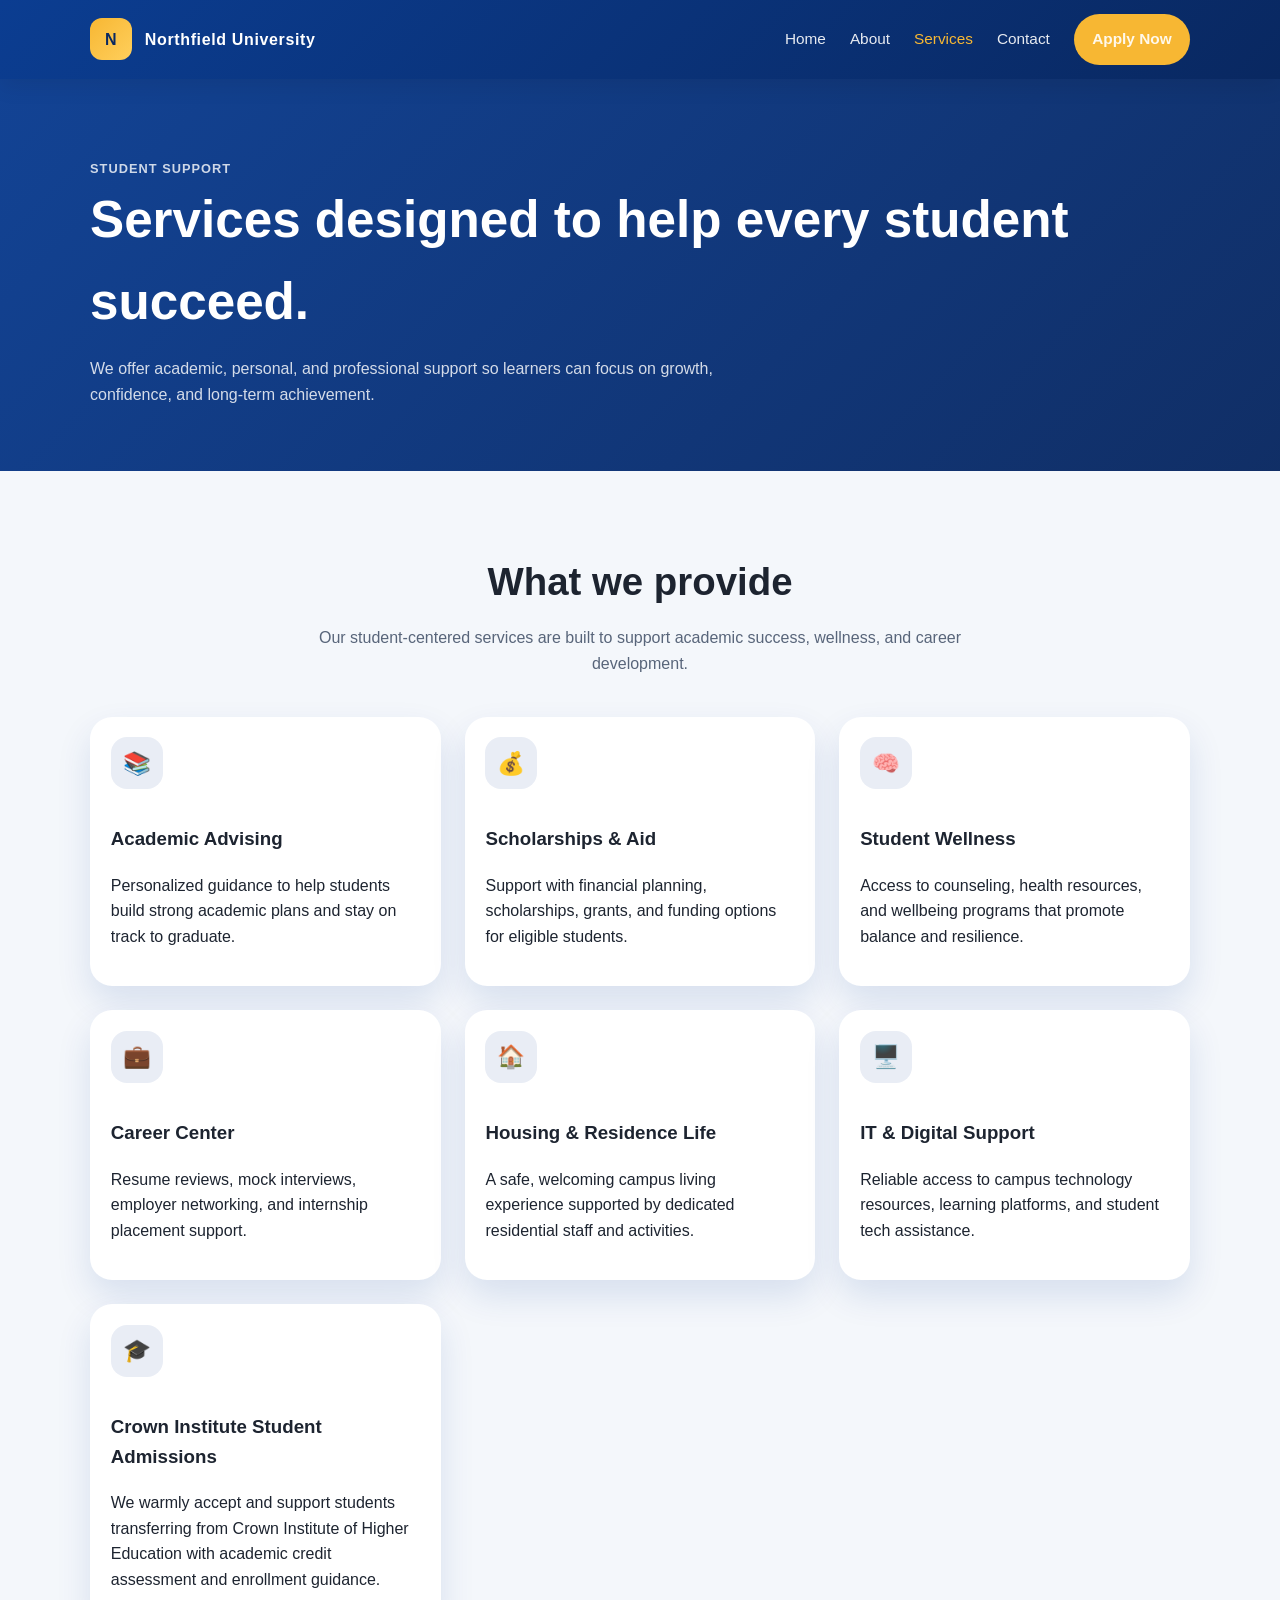
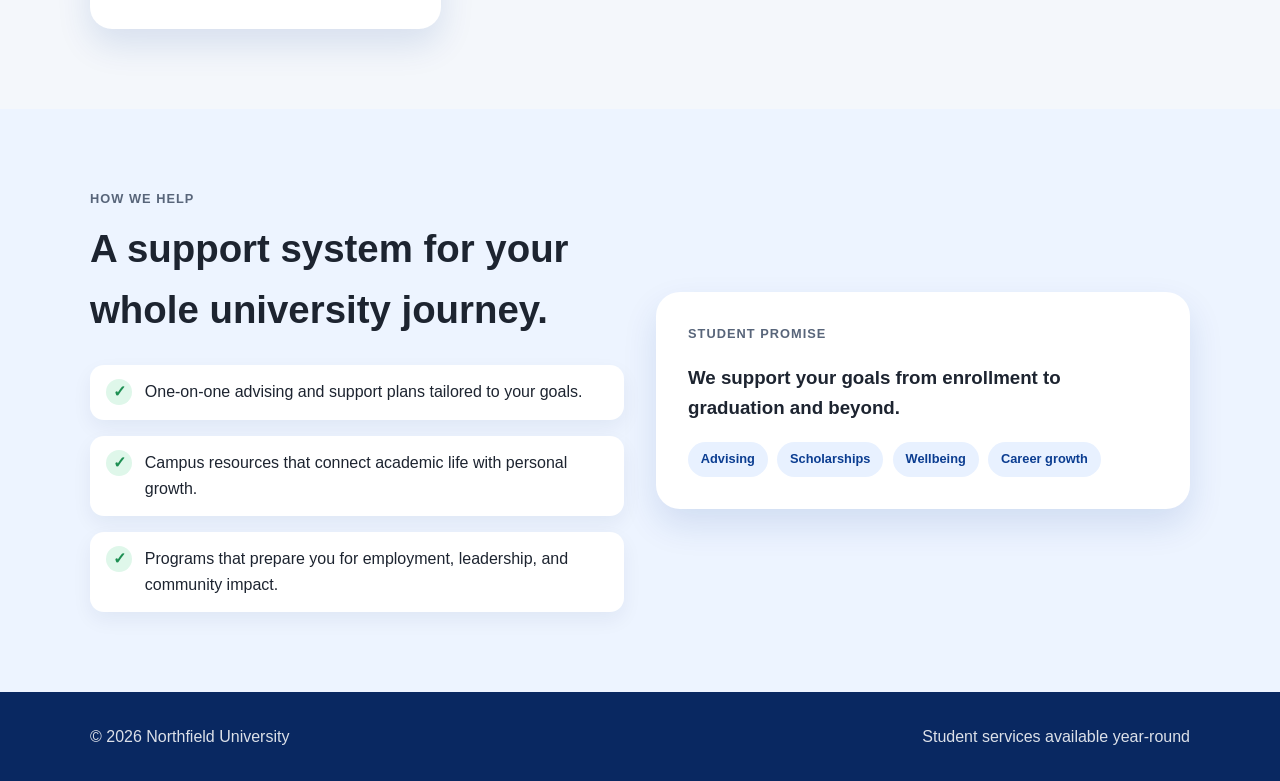
==== services.html @ 92178af0 "first design of four webpages" ====
<!DOCTYPE html>
<html lang="en">
  <head>
    <meta charset="UTF-8" />
    <meta name="viewport" content="width=device-width, initial-scale=1.0" />
    <title>Services | Northfield University</title>
    <meta name="description" content="Explore student services, advising, support programs, and career resources at Northfield University." />
    <link rel="stylesheet" href="style.css" />
  </head>
  <body>
    <header class="site-header">
      <div class="container topbar">
        <a href="index.html" class="brand" aria-label="Northfield University home">
          <span class="brand-mark">N</span>
          <span>Northfield University</span>
        </a>

        <nav class="nav-links" aria-label="Main navigation">
          <a href="index.html">Home</a>
          <a href="about.html">About</a>
          <a href="services.html" class="active">Services</a>
          <a href="contact.html">Contact</a>
          <a href="contact.html" class="nav-cta">Apply Now</a>
        </nav>
      </div>
    </header>

    <main>
      <section class="page-hero">
        <div class="container">
          <div class="meta" style="color: rgba(255,255,255,0.8);">Student support</div>
          <h1>Services designed to help every student succeed.</h1>
          <p>
            We offer academic, personal, and professional support so learners can focus on growth,
            confidence, and long-term achievement.
          </p>
        </div>
      </section>

      <section class="section">
        <div class="container">
          <div class="section-header">
            <h2>What we provide</h2>
            <p>Our student-centered services are built to support academic success, wellness, and career development.</p>
          </div>

          <div class="service-grid">
            <article class="service-item">
              <div class="service-body">
                <div class="icon-badge">📚</div>
                <h3>Academic Advising</h3>
                <p>Personalized guidance to help students build strong academic plans and stay on track to graduate.</p>
              </div>
            </article>

            <article class="service-item">
              <div class="service-body">
                <div class="icon-badge">💰</div>
                <h3>Scholarships & Aid</h3>
                <p>Support with financial planning, scholarships, grants, and funding options for eligible students.</p>
              </div>
            </article>

            <article class="service-item">
              <div class="service-body">
                <div class="icon-badge">🧠</div>
                <h3>Student Wellness</h3>
                <p>Access to counseling, health resources, and wellbeing programs that promote balance and resilience.</p>
              </div>
            </article>

            <article class="service-item">
              <div class="service-body">
                <div class="icon-badge">💼</div>
                <h3>Career Center</h3>
                <p>Resume reviews, mock interviews, employer networking, and internship placement support.</p>
              </div>
            </article>

            <article class="service-item">
              <div class="service-body">
                <div class="icon-badge">🏠</div>
                <h3>Housing & Residence Life</h3>
                <p>A safe, welcoming campus living experience supported by dedicated residential staff and activities.</p>
              </div>
            </article>

            <article class="service-item">
              <div class="service-body">
                <div class="icon-badge">🖥️</div>
                <h3>IT & Digital Support</h3>
                <p>Reliable access to campus technology resources, learning platforms, and student tech assistance.</p>
              </div>
            </article>

            <article class="service-item">
              <div class="service-body">
                <div class="icon-badge">🎓</div>
                <h3>Crown Institute Student Admissions</h3>
                <p>We warmly accept and support students transferring from Crown Institute of Higher Education with academic credit assessment and enrollment guidance.</p>
              </div>
            </article>
          </div>
        </div>
      </section>

      <section class="section" style="background: #edf4ff;">
        <div class="container split">
          <div>
            <div class="meta">How we help</div>
            <h2 style="margin: 0.5rem 0 1rem; font-size: clamp(2rem, 3vw, 2.8rem);">A support system for your whole university journey.</h2>
            <ul class="feature-list">
              <li><span class="check">✓</span><span>One-on-one advising and support plans tailored to your goals.</span></li>
              <li><span class="check">✓</span><span>Campus resources that connect academic life with personal growth.</span></li>
              <li><span class="check">✓</span><span>Programs that prepare you for employment, leadership, and community impact.</span></li>
            </ul>
          </div>

          <div class="highlight-box">
            <div class="meta">Student promise</div>
            <h3>We support your goals from enrollment to graduation and beyond.</h3>
            <div class="pill-row">
              <span class="pill">Advising</span>
              <span class="pill">Scholarships</span>
              <span class="pill">Wellbeing</span>
              <span class="pill">Career growth</span>
            </div>
          </div>
        </div>
      </section>
    </main>

    <footer class="site-footer">
      <div class="container footer-inner">
        <div>© 2026 Northfield University</div>
        <div>Student services available year-round</div>
      </div>
    </footer>
  </body>
</html>
---- style.css ----
:root {
  --primary: #0b3d91;
  --primary-dark: #092861;
  --secondary: #f7b733;
  --accent: #e8f1ff;
  --text: #1d2430;
  --muted: #58657a;
  --light: #f4f7fb;
  --white: #ffffff;
  --shadow: 0 16px 35px rgba(11, 61, 145, 0.12);
}

* {
  box-sizing: border-box;
}

html {
  scroll-behavior: smooth;
}

body {
  margin: 0;
  font-family: Arial, Helvetica, sans-serif;
  background: var(--light);
  color: var(--text);
  line-height: 1.6;
}

a {
  text-decoration: none;
  color: inherit;
}

img {
  max-width: 100%;
  display: block;
}

.container {
  width: min(1100px, 92%);
  margin: 0 auto;
}

.site-header {
  background: linear-gradient(135deg, var(--primary), var(--primary-dark));
  color: var(--white);
  position: sticky;
  top: 0;
  z-index: 10;
  box-shadow: 0 8px 20px rgba(0, 0, 0, 0.08);
}

.topbar {
  display: flex;
  justify-content: space-between;
  align-items: center;
  padding: 0.9rem 0;
}

.brand {
  display: flex;
  align-items: center;
  gap: 0.8rem;
  font-weight: 700;
  letter-spacing: 0.04em;
}

.brand-mark {
  width: 42px;
  height: 42px;
  border-radius: 12px;
  background: linear-gradient(135deg, var(--secondary), #ffcf5c);
  color: var(--primary-dark);
  display: grid;
  place-items: center;
  font-weight: 800;
}

.nav-links {
  display: flex;
  align-items: center;
  gap: 1.5rem;
  flex-wrap: wrap;
}

.nav-links a {
  color: rgba(255, 255, 255, 0.9);
  font-size: 0.96rem;
  transition: opacity 0.2s ease;
}

.nav-links a:hover,
.nav-links a.active {
  opacity: 1;
  color: var(--secondary);
}

.nav-cta {
  padding: 0.8rem 1.15rem;
  border-radius: 999px;
  background: var(--secondary);
  color: var(--primary-dark);
  font-weight: 700;
}

.hero {
  background: linear-gradient(135deg, rgba(11, 61, 145, 0.9), rgba(9, 40, 97, 0.9)),
    url('https://images.unsplash.com/photo-1523050854058-8df90110c9f1?auto=format&fit=crop&w=1200&q=80') center/cover no-repeat;
  color: var(--white);
  padding: 7rem 0 5rem;
}

.hero-grid {
  display: grid;
  grid-template-columns: 1.2fr 0.8fr;
  gap: 2rem;
  align-items: center;
}

.hero h1 {
  font-size: clamp(2.5rem, 5vw, 4.2rem);
  line-height: 1.08;
  margin: 0 0 1rem;
}

.hero p {
  max-width: 650px;
  margin: 0 0 2rem;
  color: rgba(255, 255, 255, 0.85);
  font-size: 1.08rem;
}

.button-row {
  display: flex;
  flex-wrap: wrap;
  gap: 1rem;
}

.btn {
  display: inline-flex;
  align-items: center;
  justify-content: center;
  padding: 0.9rem 1.5rem;
  border-radius: 999px;
  font-weight: 700;
  transition: transform 0.2s ease;
}

.btn:hover {
  transform: translateY(-1px);
}

.btn-primary {
  background: var(--secondary);
  color: var(--primary-dark);
}

.btn-secondary {
  border: 1px solid rgba(255, 255, 255, 0.45);
  color: var(--white);
}

.hero-panel {
  background: rgba(255, 255, 255, 0.08);
  border: 1px solid rgba(255, 255, 255, 0.14);
  backdrop-filter: blur(8px);
  border-radius: 24px;
  padding: 1.5rem;
  box-shadow: var(--shadow);
}

.stat-grid {
  display: grid;
  grid-template-columns: repeat(2, minmax(0, 1fr));
  gap: 1rem;
  margin-top: 1rem;
}

.stat-box {
  padding: 1rem;
  background: rgba(255, 255, 255, 0.08);
  border-radius: 18px;
}

.stat-box strong {
  display: block;
  font-size: 1.6rem;
  margin-bottom: 0.25rem;
}

.section {
  padding: 5rem 0;
}

.section-header {
  text-align: center;
  margin-bottom: 2.5rem;
}

.section-header h2 {
  font-size: clamp(2rem, 3vw, 2.8rem);
  margin: 0 0 0.8rem;
}

.section-header p {
  max-width: 650px;
  margin: 0 auto;
  color: var(--muted);
}

.card-grid {
  display: grid;
  grid-template-columns: repeat(3, minmax(0, 1fr));
  gap: 1.6rem;
}

.card {
  background: var(--white);
  border-radius: 22px;
  padding: 1.75rem;
  box-shadow: var(--shadow);
  border: 1px solid rgba(13, 40, 91, 0.06);
}

.card h3 {
  margin-top: 0;
  margin-bottom: 0.7rem;
  font-size: 1.25rem;
}

.icon-badge {
  display: inline-grid;
  place-items: center;
  width: 52px;
  height: 52px;
  border-radius: 16px;
  font-size: 1.4rem;
  margin-bottom: 1rem;
  background: rgba(11, 61, 145, 0.09);
  color: var(--primary);
}

.pill-row {
  display: flex;
  flex-wrap: wrap;
  gap: 0.6rem;
  margin-top: 1rem;
}

.pill {
  background: var(--accent);
  color: var(--primary);
  border-radius: 999px;
  padding: 0.45rem 0.8rem;
  font-size: 0.8rem;
  font-weight: 700;
}

.split {
  display: grid;
  grid-template-columns: repeat(2, minmax(0, 1fr));
  gap: 2rem;
  align-items: center;
}

.image-box {
  min-height: 360px;
  border-radius: 28px;
  overflow: hidden;
  box-shadow: var(--shadow);
  background: url('https://images.unsplash.com/photo-1541339907198-e08756dedf3f?auto=format&fit=crop&w=1200&q=80') center/cover no-repeat;
}

.feature-list {
  list-style: none;
  padding: 0;
  margin: 1.5rem 0 0;
  display: grid;
  gap: 1rem;
}

.feature-list li {
  display: flex;
  align-items: flex-start;
  gap: 0.8rem;
  background: var(--white);
  border-radius: 14px;
  padding: 0.9rem 1rem;
  box-shadow: 0 8px 20px rgba(13, 40, 91, 0.06);
}

.check {
  width: 26px;
  height: 26px;
  border-radius: 50%;
  background: #dff7ea;
  color: #1d8f52;
  display: grid;
  place-items: center;
  font-weight: 700;
  flex-shrink: 0;
}

.news-grid,
.service-grid,
.contact-grid {
  display: grid;
  grid-template-columns: repeat(3, minmax(0, 1fr));
  gap: 1.5rem;
}

.news-item,
.service-item {
  background: var(--white);
  border-radius: 22px;
  overflow: hidden;
  box-shadow: var(--shadow);
}

.news-image {
  height: 190px;
  background-size: cover;
  background-position: center;
}

.news-body,
.service-body {
  padding: 1.3rem;
}

.meta {
  color: var(--muted);
  font-size: 0.8rem;
  text-transform: uppercase;
  letter-spacing: 0.08em;
  font-weight: 700;
}

.cta-band {
  background: linear-gradient(135deg, var(--primary), var(--primary-dark));
  color: var(--white);
  padding: 2.5rem 0;
}

.cta-inner {
  display: flex;
  justify-content: space-between;
  align-items: center;
  gap: 1.5rem;
}

.page-hero {
  background: linear-gradient(135deg, rgba(11, 61, 145, 0.97), rgba(9, 40, 97, 0.97));
  color: var(--white);
  padding: 5rem 0 3rem;
}

.page-hero h1 {
  margin: 0;
  font-size: clamp(2.2rem, 4vw, 3.4rem);
}

.page-hero p {
  color: rgba(255, 255, 255, 0.82);
  margin-top: 0.8rem;
  max-width: 650px;
}

.about-grid,
.contact-grid {
  display: grid;
  grid-template-columns: 1fr 1fr;
  gap: 2rem;
}

.highlight-box {
  background: var(--white);
  border-radius: 24px;
  padding: 2rem;
  box-shadow: var(--shadow);
}

.timeline {
  margin-top: 2rem;
  display: grid;
  gap: 1.2rem;
}

.timeline-item {
  display: flex;
  gap: 1rem;
  background: var(--white);
  padding: 1rem 1.1rem;
  border-radius: 16px;
  box-shadow: 0 8px 20px rgba(13, 40, 91, 0.06);
}

.timeline-year {
  min-width: 84px;
  background: var(--accent);
  color: var(--primary);
  border-radius: 12px;
  display: grid;
  place-items: center;
  font-weight: 700;
}

.form-box {
  background: var(--white);
  border-radius: 20px;
  padding: 2rem;
  box-shadow: var(--shadow);
}

.field {
  margin-bottom: 1rem;
}

.field label {
  display: block;
  margin-bottom: 0.5rem;
  font-weight: 700;
}

.field input,
.field textarea {
  width: 100%;
  border: 1px solid #dfe6f0;
  background: var(--light);
  border-radius: 12px;
  padding: 0.9rem 1rem;
  font: inherit;
}

.field textarea {
  min-height: 140px;
  resize: vertical;
}

.contact-card {
  background: var(--white);
  border-radius: 20px;
  padding: 2rem;
  box-shadow: var(--shadow);
}

.contact-list {
  list-style: none;
  padding: 0;
  margin: 1.2rem 0 0;
  display: grid;
  gap: 1rem;
}

.contact-list li strong {
  display: block;
  margin-bottom: 0.2rem;
}

.site-footer {
  background: var(--primary-dark);
  color: rgba(255, 255, 255, 0.86);
  padding: 2rem 0;
}

.footer-inner {
  display: flex;
  justify-content: space-between;
  align-items: center;
  gap: 1rem;
  flex-wrap: wrap;
}

@media (max-width: 900px) {
  .hero-grid,
  .split,
  .about-grid,
  .contact-grid,
  .card-grid,
  .service-grid,
  .news-grid {
    grid-template-columns: 1fr;
  }

  .cta-inner {
    display: block;
  }
}

@media (max-width: 640px) {
  .topbar {
    flex-direction: column;
    align-items: flex-start;
    gap: 1rem;
  }

  .nav-links {
    gap: 0.75rem 1rem;
  }

  .hero {
    padding-top: 5rem;
  }
}
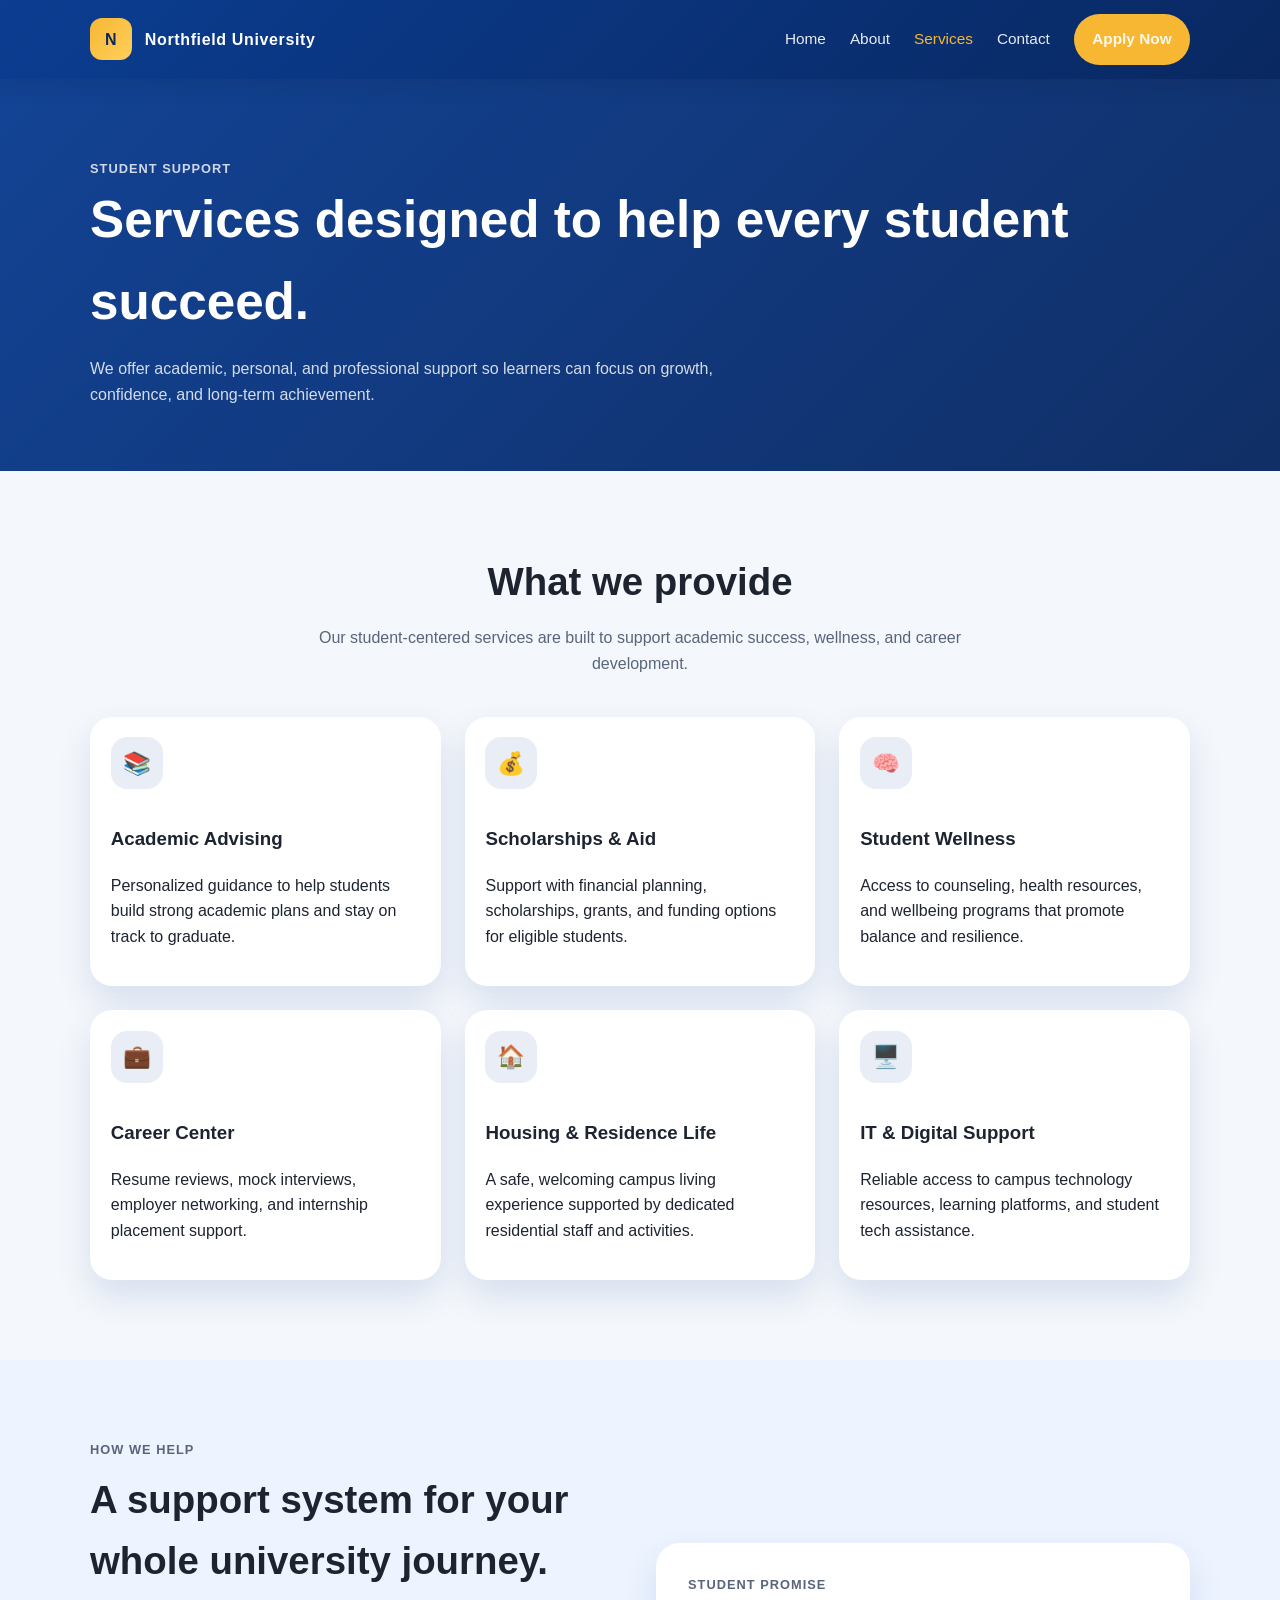
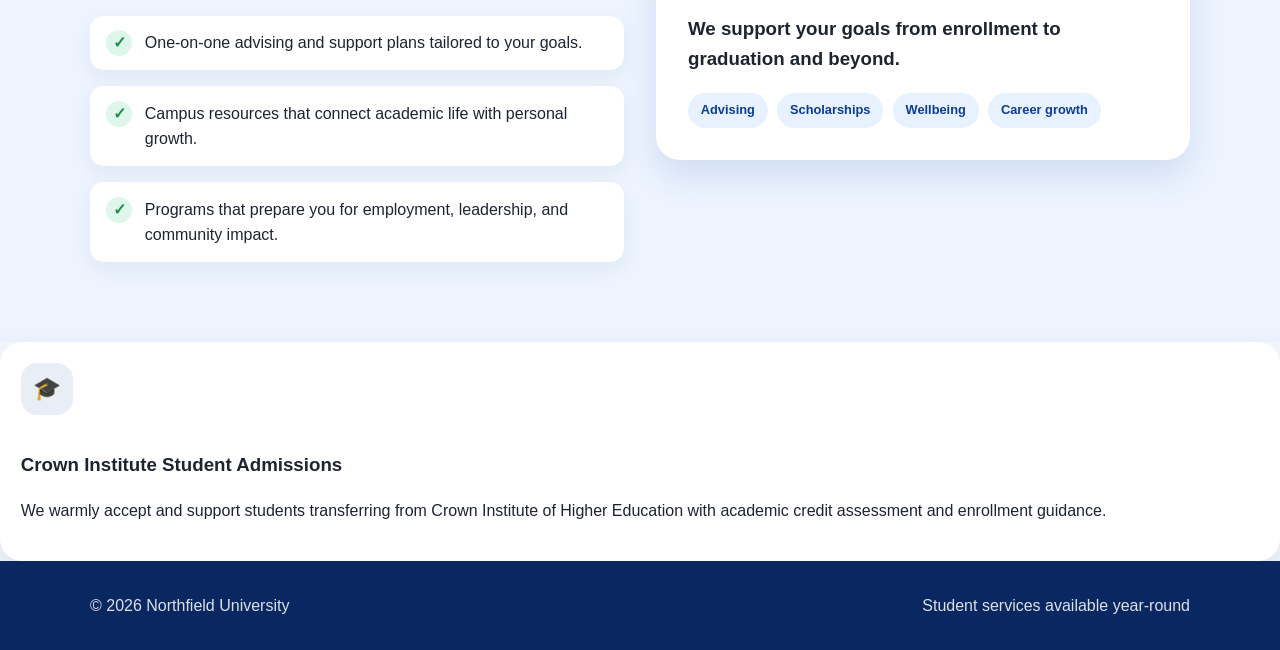
==== commit 48fc7e85: "added a section in services.html for crown studetns" ====
--- a/services.html
+++ b/services.html
@@ -92,14 +92,6 @@
                 <p>Reliable access to campus technology resources, learning platforms, and student tech assistance.</p>
               </div>
             </article>
-
-            <article class="service-item">
-              <div class="service-body">
-                <div class="icon-badge">🎓</div>
-                <h3>Crown Institute Student Admissions</h3>
-                <p>We warmly accept and support students transferring from Crown Institute of Higher Education with academic credit assessment and enrollment guidance.</p>
-              </div>
-            </article>
           </div>
         </div>
       </section>
@@ -128,6 +120,13 @@
           </div>
         </div>
       </section>
+      <article class="service-item">
+              <div class="service-body">
+                <div class="icon-badge">🎓</div>
+                <h3>Crown Institute Student Admissions</h3>
+                <p>We warmly accept and support students transferring from Crown Institute of Higher Education with academic credit assessment and enrollment guidance.</p>
+              </div>
+            </article>
     </main>
 
     <footer class="site-footer">
